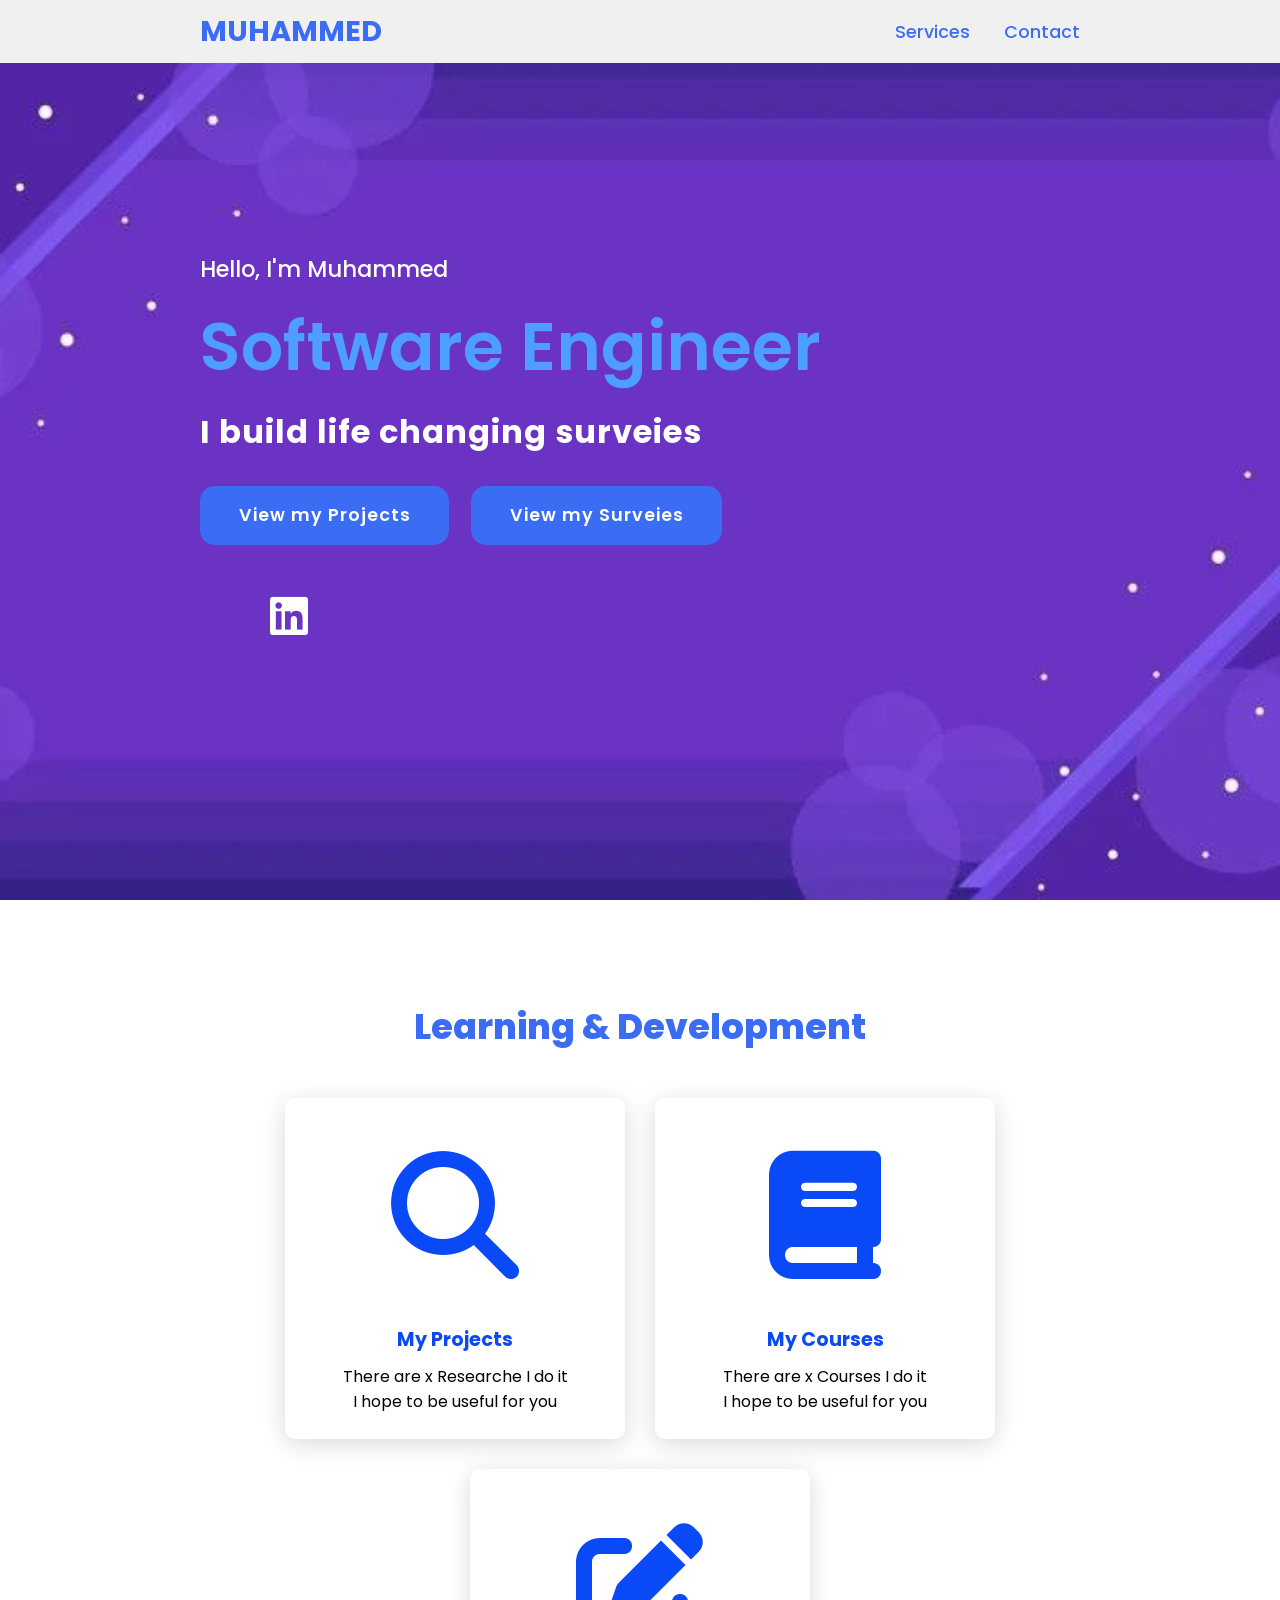
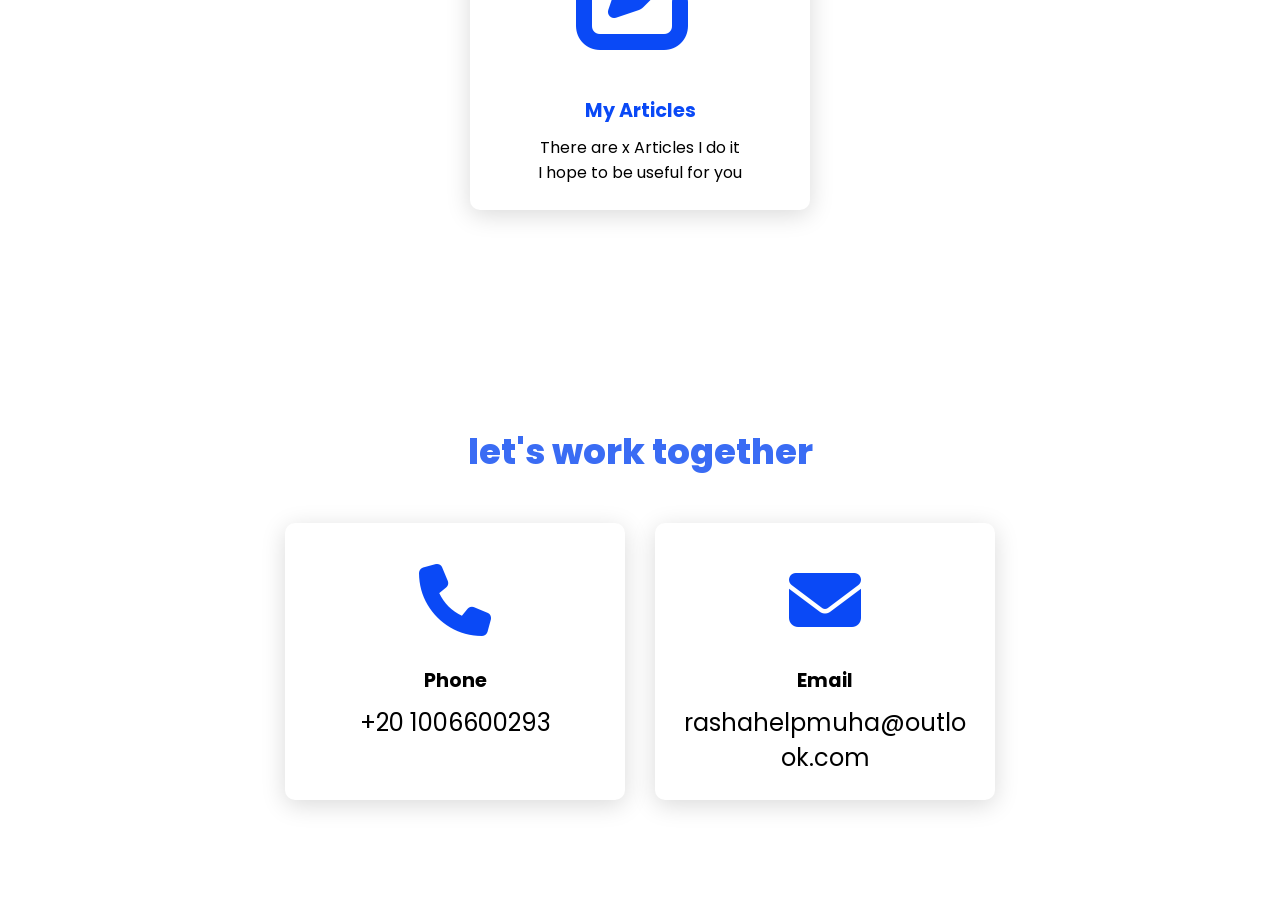
==== index.html @ fb03f62b "Add files via upload" ====
<!DOCTYPE html>
<html lang="en">
<head>
    <meta charset="UTF-8">
    <meta name="viewport" content="width=device-width, initial-scale=1.0">
    <link rel="stylesheet" href="style.css">
    <link rel="stylesheet" href="https://cdnjs.cloudflare.com/ajax/libs/font-awesome/6.4.2/css/all.min.css">
    <title>Muhammed</title>
</head>
<body>
    
    <header>
<a href="#" class="NameLogo">Muhammed</a>
<nav class="navigatio">
    <a href="#servecies" >Services</a>
    <a href="#contact" >Contact</a>
</nav>

    </header>

    <section class="main">

        <div>

           <h2>Hello, I'm Muhammed<br><span>Software Engineer</span></h2>
           <h3>I build life changing surveies </h3>
           
           <a href="https://github.com/muhammed-work" class="main-btn">View my Projects</a>
           <a href="#servecies" class="main-btn">View my Surveies</a>
           <div class="social-icons">
            <a href="https://www.linkedin.com/in/muhammed-ahmed-b9942438b"><i class="fa-brands fa-linkedin"></i></a>
           </div>

        </div>
        
    </section>
    


<section class="cards" id="servecies">

<h2 class="title">Learning & Development</h2>
<div class="content">
<div class="card">
 
<div class="icon"><i class="fa-solid fa-magnifying-glass"></i></div>
<div class="info">
<h3>My Projects</h3>
<p>There are x Researche I do it<br>I hope to be useful for you</p>
</div>

</div>
<!--end 1-->
<div class="card">
    <div class="icon"><i class="fa-solid fa-book"></i></div>
<div class="info">
<h3>My Courses</h3>
<p>There are x Courses I do it<br>I hope to be useful for you</p>
</div>

</div>
<!--end 2 -->



<div class="card">
    <div class="icon"><i class="fas fa-edit"></i></div>
<div class="info">
<h3>My Articles</h3>
<p>There are x Articles I do it<br>I hope to be useful for you</p>
</div>
</div>
<!--end 3 -->

</div>

</section>


<section class="cards contact" id="contact">
<h2 class="title">let's work together</h2>
<div class="content">
    <div class="card">
        <div class="icon"><i class="fas fa-phone"></i></div>
    <div class="info">
    <h3>Phone</h3>
    <p> +20 1006600293</p>
    </div>
    
    </div>
    <!--end 1-->
    <div class="card">
        <div class="icon"><i class="fas fa-envelope"></i></div>
    <div class="info">
    <h3>Email</h3>
    <p>rashahelpmuha@outlook.com</p>
    </div>
    
    </div>
    <!--end 2 -->
</div>

</section>




</body>



</html>
---- style.css ----
@import url('https://fonts.googleapis.com/css2?family=Poppins:ital,wght@0,100;0,200;0,300;0,400;0,500;0,600;0,700;0,800;0,900;1,100;1,200;1,300;1,400;1,500;1,600;1,700;1,800;1,900&display=swap');

*{
    font-family: 'Poppins', sans-serif;
    margin:0;
    padding: 0;
    box-sizing: border-box;
    scroll-behavior: smooth;

}


header{
    background-color:#f0f0f0 ;
    width: 100%;
    position: fixed;
    z-index: 999;
    display: flex;
    justify-content: space-between;
    align-items: center;
    padding: 10px 200px;

}

.NameLogo{
    text-decoration: none;
    color:#3a6cf4 ;
    text-transform: uppercase;
    font-weight: 700;
    font-size: 1.8em;
}

.navigatio a{
    text-decoration: none;
    color:#3a6cf4 ;
    font-weight: 500;
    font-size: 1.1em;
    padding-left: 30px;
}

.navigatio a:hover{
    color:#601cfc ;
}

section{
    padding: 100px 200px;
}

.main{
    width: 100%;
    min-height: 100vh;
    display: flex;
    align-items: center;
    background: url(pic11.png) no-repeat;
    background-size: cover;
    background-position: center;
    background-attachment: fixed;
}

.main h2{
    color: #fff;
    font-size: 1.4em;
    font-weight: 500;
}

.main h2 span{
    display: inline-block;
    margin-top: 10px;
    color: #4e9eff;
    font-size: 3em;
    font-weight: 600;
}

.main h3{
    color: #fff;
    font-size: 2em;
    font-weight: 700;
    letter-spacing: 1px;
    margin-top: 10px;
    margin-bottom: 30px;
 
}


.main-btn{
    color:#fff;
    background-color: #3a6cf4;
    text-decoration: none;
    justify-content: space-between;
    font-size: 1.1em;
    font-weight: 600;
    display: inline-block;

    padding: 0.9375em 2.1875em;
    margin-right: 1.05em;
    letter-spacing: 1px;
    border-radius: 15px;
    margin-bottom: 40px;
    transition: 0.7s ease;

}

.main-btn:hover{
    background-color:#0a49f6;
    transform: scale(1.1);
}

.social-icons a{
    color: #fff;

    font-size: 2.7em;
    padding-left: 70px;
}



.title{
    display: flex;
    justify-content: center;
    color: #3a6cf4;
    font-size: 2.2em;
    font-weight: 800;
    margin-bottom: 30px;
}

.content{
    display: flex;
    justify-content: center;
    flex-direction: row;
    flex-wrap: wrap;
}


.card{

    background-color: #fff;
    width: 21.25em;
    box-shadow: 0 5px 25px rgba(1,1,1,15%);
    border-radius: 10px;
    padding: 25px;
    margin: 15px;
    transition: 0.7s ease ;
}

.card:hover{
    transform: scale(1.1);
}

.icon {
    
    color: #0a49f6;
    font-size: 8em;
    text-align: center;
}

.info{
    text-align: center;
}

.info h3{
    color: #0a49f6;
    font-size: 1.2em;
    font-weight: 700;
    margin: 10px;
}



.contact .icon{
    font-size: 4.5em;
}

.contact .info h3{
    color: #000;
}

.contact .info p{
    font-size: 1.5em;
    word-wrap: break-word; 
    overflow-wrap: break-word;
}
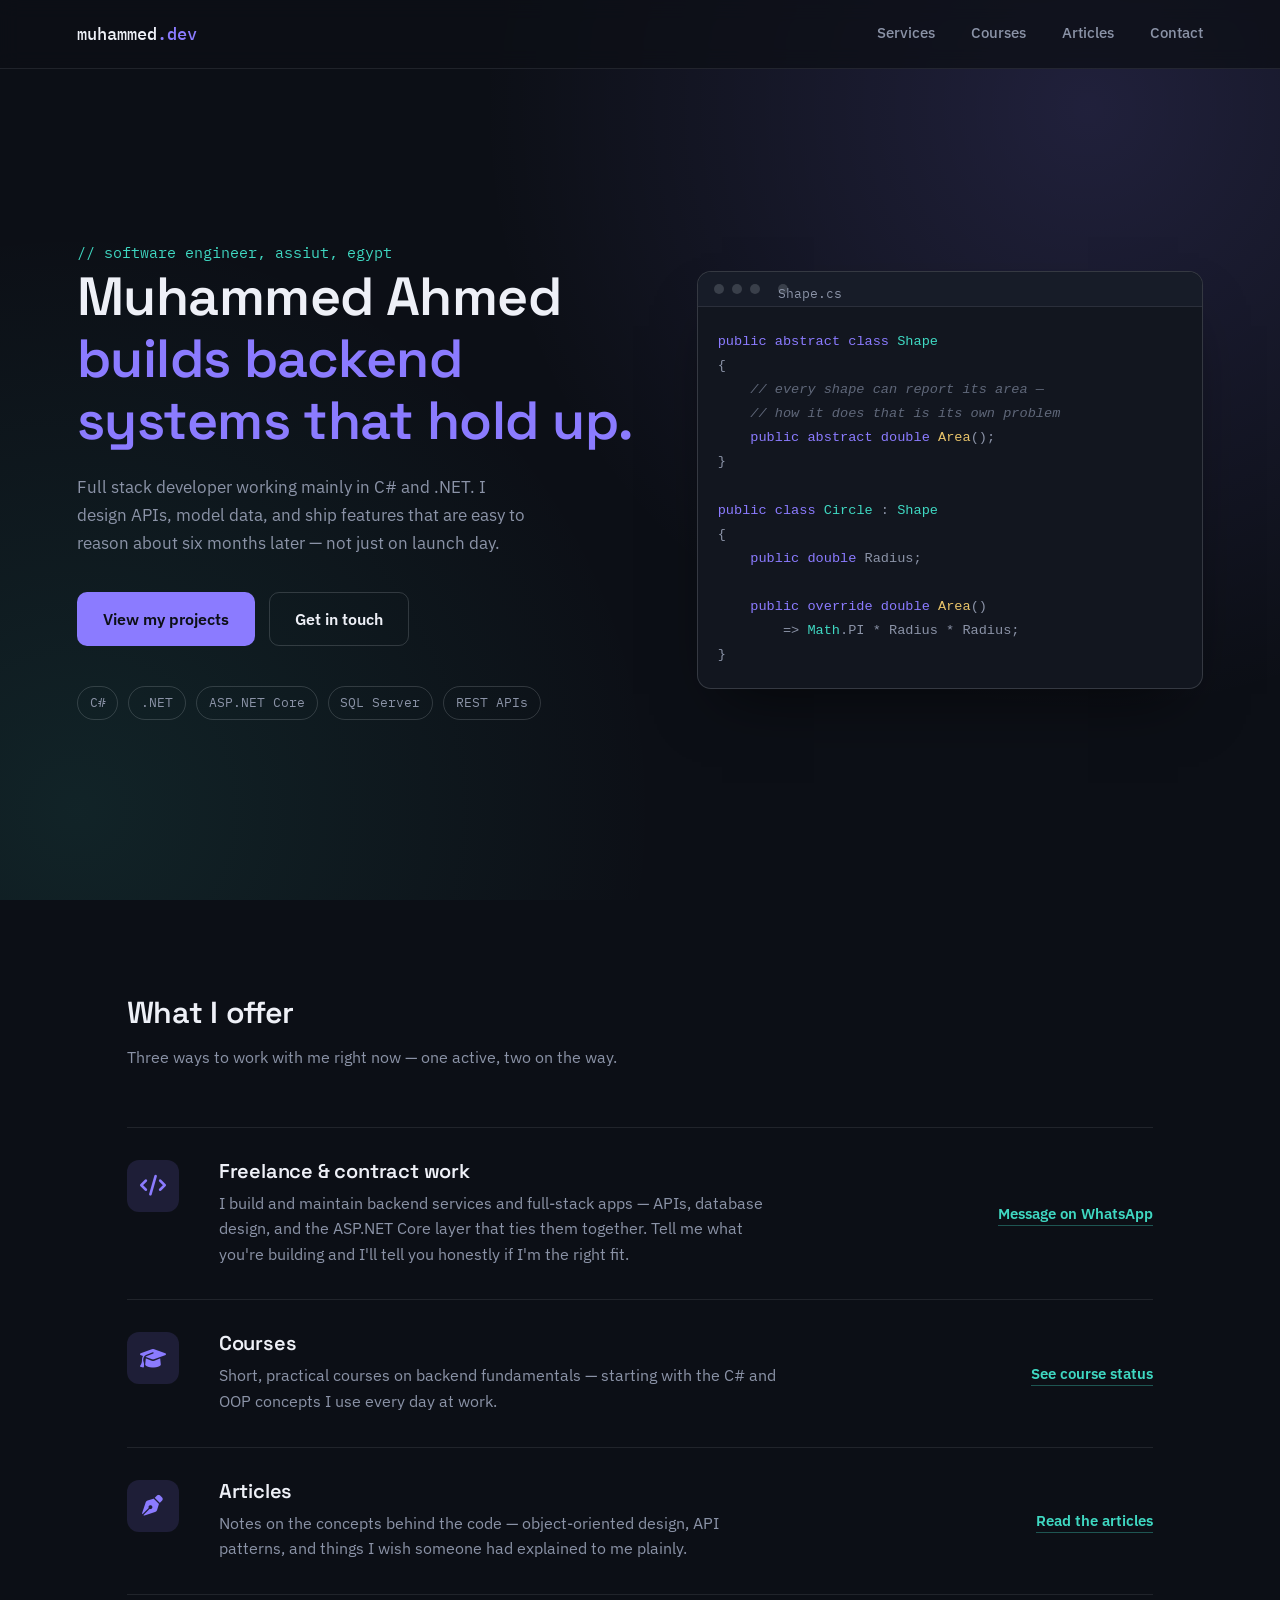
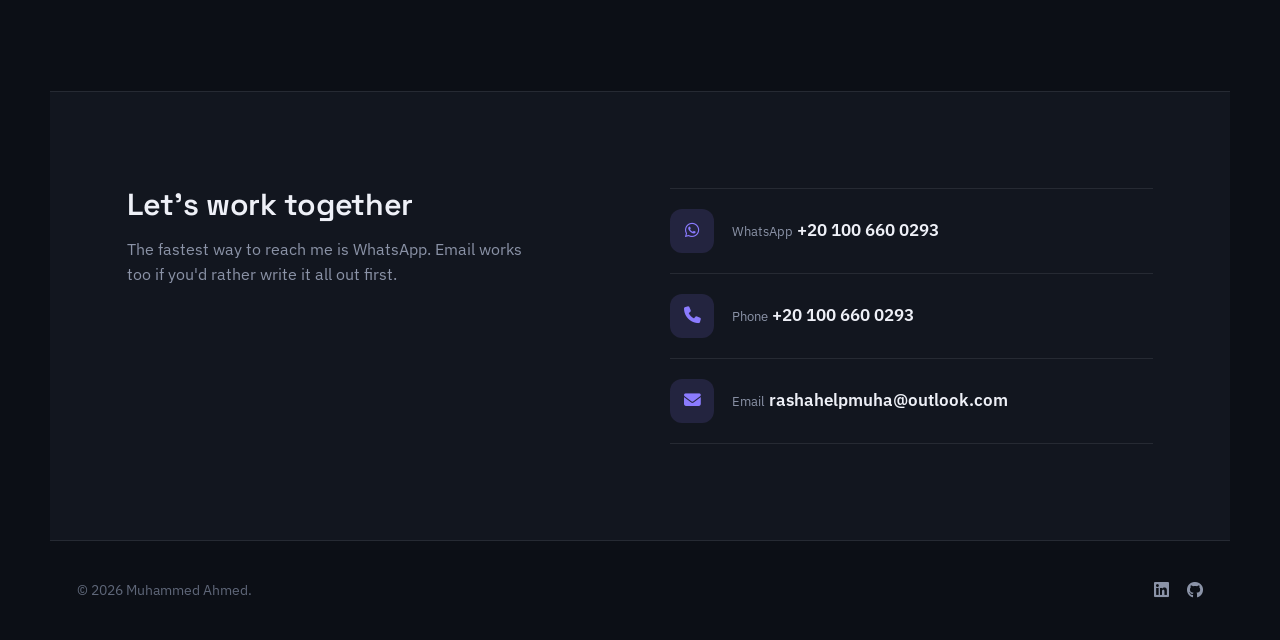
==== commit afb9a72f: "Initial commit" ====
--- a/index.html
+++ b/index.html
@@ -1,121 +1,164 @@
-<!DOCTYPE html>
-<html lang="en">
-<head>
-    <meta charset="UTF-8">
-    <meta name="viewport" content="width=device-width, initial-scale=1.0">
-    <link rel="stylesheet" href="style.css">
-    <link rel="stylesheet" href="https://cdnjs.cloudflare.com/ajax/libs/font-awesome/6.4.2/css/all.min.css">
-    <title>Muhammed</title>
-</head>
-<body>
-    
-    <header>
-<a href="#" class="NameLogo">Muhammed</a>
-<nav class="navigatio">
-    <a href="#servecies" >Services</a>
-    <a href="#contact" >Contact</a>
-</nav>
-
-    </header>
-
-    <section class="main">
-
-        <div>
-
-           <h2>Hello, I'm Muhammed<br><span>Software Engineer</span></h2>
-           <h3>I build life changing surveies </h3>
-           
-           <a href="https://github.com/muhammed-work" class="main-btn">View my Projects</a>
-           <a href="#servecies" class="main-btn">View my Surveies</a>
-           <div class="social-icons">
-            <a href="https://www.linkedin.com/in/muhammed-ahmed-b9942438b"><i class="fa-brands fa-linkedin"></i></a>
-           </div>
-
-        </div>
-        
-    </section>
-    
-
-
-<section class="cards" id="servecies">
-
-<h2 class="title">Learning & Development</h2>
-<div class="content">
-<div class="card">
- 
-<div class="icon"><i class="fa-solid fa-magnifying-glass"></i></div>
-<div class="info">
-<h3>My Projects</h3>
-<p>There are x Researche I do it<br>I hope to be useful for you</p>
-</div>
-
-</div>
-<!--end 1-->
-<div class="card">
-    <div class="icon"><i class="fa-solid fa-book"></i></div>
-<div class="info">
-<h3>My Courses</h3>
-<p>There are x Courses I do it<br>I hope to be useful for you</p>
-</div>
-
-</div>
-<!--end 2 -->
-
-
-
-<div class="card">
-    <div class="icon"><i class="fas fa-edit"></i></div>
-<div class="info">
-<h3>My Articles</h3>
-<p>There are x Articles I do it<br>I hope to be useful for you</p>
-</div>
-</div>
-<!--end 3 -->
-
-</div>
-
-</section>
-
-
-<section class="cards contact" id="contact">
-<h2 class="title">let's work together</h2>
-<div class="content">
-    <div class="card">
-        <div class="icon"><i class="fas fa-phone"></i></div>
-    <div class="info">
-    <h3>Phone</h3>
-    <p> +20 1006600293</p>
-    </div>
-    
-    </div>
-    <!--end 1-->
-    <div class="card">
-        <div class="icon"><i class="fas fa-envelope"></i></div>
-    <div class="info">
-    <h3>Email</h3>
-    <p>rashahelpmuha@outlook.com</p>
-    </div>
-    
-    </div>
-    <!--end 2 -->
-</div>
-
-</section>
-
-
-
-
-</body>
-
-
-
-</html>
-
-
-
-
-
-
-
-
-
+<!DOCTYPE html>
+<html lang="en">
+<head>
+<meta charset="UTF-8">
+<meta name="viewport" content="width=device-width, initial-scale=1.0">
+<title>Muhammed Ahmed — Software Engineer</title>
+<meta name="description" content="Muhammed Ahmed is a software engineer building backend and full-stack systems with C#, .NET, ASP.NET Core and SQL Server.">
+<link rel="stylesheet" href="style.css">
+<link rel="stylesheet" href="https://cdnjs.cloudflare.com/ajax/libs/font-awesome/6.4.2/css/all.min.css">
+</head>
+<body>
+
+<header>
+  <a href="index.html" class="brand">muhammed<span>.dev</span></a>
+  <nav>
+    <a href="index.html#services">Services</a>
+    <a href="courses.html">Courses</a>
+    <a href="articles.html">Articles</a>
+    <a href="index.html#contact">Contact</a>
+  </nav>
+</header>
+
+<section class="hero">
+  <div class="hero-grid">
+    <div>
+      <span class="hero-kicker">// software engineer, assiut, egypt</span>
+      <h1>Muhammed Ahmed<em>builds backend systems that hold up.</em></h1>
+      <p class="lede">
+        Full stack developer working mainly in C# and .NET. I design APIs,
+        model data, and ship features that are easy to reason about six
+        months later — not just on launch day.
+      </p>
+      <div class="hero-actions">
+        <a href="https://github.com/muhammed-work" class="btn btn-primary">View my projects</a>
+        <a href="index.html#contact" class="btn btn-ghost">Get in touch</a>
+      </div>
+      <div class="stack-tags">
+        <span>C#</span>
+        <span>.NET</span>
+        <span>ASP.NET Core</span>
+        <span>SQL Server</span>
+        <span>REST APIs</span>
+      </div>
+    </div>
+
+    <div class="terminal">
+      <div class="terminal-bar">
+        <span></span><span></span><span></span>
+        <span class="file">Shape.cs</span>
+      </div>
+      <pre><code><span class="tok-kw">public</span> <span class="tok-kw">abstract</span> <span class="tok-kw">class</span> <span class="tok-type">Shape</span>
+{
+    <span class="tok-com">// every shape can report its area —</span>
+    <span class="tok-com">// how it does that is its own problem</span>
+    <span class="tok-kw">public</span> <span class="tok-kw">abstract</span> <span class="tok-kw">double</span> <span class="tok-fn">Area</span>();
+}
+
+<span class="tok-kw">public</span> <span class="tok-kw">class</span> <span class="tok-type">Circle</span> : <span class="tok-type">Shape</span>
+{
+    <span class="tok-kw">public</span> <span class="tok-kw">double</span> Radius;
+
+    <span class="tok-kw">public</span> <span class="tok-kw">override</span> <span class="tok-kw">double</span> <span class="tok-fn">Area</span>()
+        => <span class="tok-type">Math</span>.PI * Radius * Radius;
+}</code></pre>
+    </div>
+  </div>
+</section>
+
+<section class="section offers" id="services">
+  <div class="section-head">
+    <h2>What I offer</h2>
+    <p>Three ways to work with me right now — one active, two on the way.</p>
+  </div>
+
+  <div class="offer-row">
+    <div class="offer-icon"><i class="fa-solid fa-code"></i></div>
+    <div class="offer-body">
+      <h3>Freelance & contract work</h3>
+      <p>
+        I build and maintain backend services and full-stack apps —
+        APIs, database design, and the ASP.NET Core layer that ties them
+        together. Tell me what you're building and I'll tell you honestly
+        if I'm the right fit.
+      </p>
+    </div>
+    <div class="offer-cta">
+      <a href="https://wa.me/201006600293?text=Hi%20Muhammed%2C%20I%20found%20your%20portfolio%20and%20I%27d%20like%20to%20talk%20about%20a%20project." class="text-link">Message on WhatsApp</a>
+    </div>
+  </div>
+
+  <div class="offer-row">
+    <div class="offer-icon"><i class="fa-solid fa-graduation-cap"></i></div>
+    <div class="offer-body">
+      <h3>Courses</h3>
+      <p>
+        Short, practical courses on backend fundamentals — starting with
+        the C# and OOP concepts I use every day at work.
+      </p>
+    </div>
+    <div class="offer-cta">
+      <a href="courses.html" class="text-link">See course status</a>
+    </div>
+  </div>
+
+  <div class="offer-row">
+    <div class="offer-icon"><i class="fa-solid fa-pen-nib"></i></div>
+    <div class="offer-body">
+      <h3>Articles</h3>
+      <p>
+        Notes on the concepts behind the code — object-oriented design,
+        API patterns, and things I wish someone had explained to me plainly.
+      </p>
+    </div>
+    <div class="offer-cta">
+      <a href="articles.html" class="text-link">Read the articles</a>
+    </div>
+  </div>
+</section>
+
+<section class="section contact-section" id="contact">
+  <div class="contact-grid">
+    <div class="contact-intro">
+      <h2>Let's work together</h2>
+      <p>
+        The fastest way to reach me is WhatsApp. Email works too if you'd
+        rather write it all out first.
+      </p>
+    </div>
+    <div class="contact-list">
+      <a class="contact-item" href="https://wa.me/201006600293" target="_blank" rel="noopener">
+        <span class="offer-icon"><i class="fa-brands fa-whatsapp"></i></span>
+        <span>
+          <span class="label">WhatsApp</span>
+          <span class="value">+20 100 660 0293</span>
+        </span>
+      </a>
+      <a class="contact-item" href="tel:+201006600293">
+        <span class="offer-icon"><i class="fa-solid fa-phone"></i></span>
+        <span>
+          <span class="label">Phone</span>
+          <span class="value">+20 100 660 0293</span>
+        </span>
+      </a>
+      <a class="contact-item" href="mailto:rashahelpmuha@outlook.com">
+        <span class="offer-icon"><i class="fa-solid fa-envelope"></i></span>
+        <span>
+          <span class="label">Email</span>
+          <span class="value">rashahelpmuha@outlook.com</span>
+        </span>
+      </a>
+    </div>
+  </div>
+</section>
+
+<footer>
+  <span>© 2026 Muhammed Ahmed.</span>
+  <div class="socials">
+    <a href="https://www.linkedin.com/in/muhammed-ahmed-b9942438b" aria-label="LinkedIn"><i class="fa-brands fa-linkedin"></i></a>
+    <a href="https://github.com/muhammed-work" aria-label="GitHub"><i class="fa-brands fa-github"></i></a>
+  </div>
+</footer>
+
+</body>
+</html>
--- a/style.css
+++ b/style.css
@@ -1,182 +1,458 @@
-@import url('https://fonts.googleapis.com/css2?family=Poppins:ital,wght@0,100;0,200;0,300;0,400;0,500;0,600;0,700;0,800;0,900;1,100;1,200;1,300;1,400;1,500;1,600;1,700;1,800;1,900&display=swap');
-
-*{
-    font-family: 'Poppins', sans-serif;
-    margin:0;
-    padding: 0;
-    box-sizing: border-box;
-    scroll-behavior: smooth;
-
-}
-
-
-header{
-    background-color:#f0f0f0 ;
-    width: 100%;
-    position: fixed;
-    z-index: 999;
-    display: flex;
-    justify-content: space-between;
-    align-items: center;
-    padding: 10px 200px;
-
-}
-
-.NameLogo{
-    text-decoration: none;
-    color:#3a6cf4 ;
-    text-transform: uppercase;
-    font-weight: 700;
-    font-size: 1.8em;
-}
-
-.navigatio a{
-    text-decoration: none;
-    color:#3a6cf4 ;
-    font-weight: 500;
-    font-size: 1.1em;
-    padding-left: 30px;
-}
-
-.navigatio a:hover{
-    color:#601cfc ;
-}
-
-section{
-    padding: 100px 200px;
-}
-
-.main{
-    width: 100%;
-    min-height: 100vh;
-    display: flex;
-    align-items: center;
-    background: url(pic11.png) no-repeat;
-    background-size: cover;
-    background-position: center;
-    background-attachment: fixed;
-}
-
-.main h2{
-    color: #fff;
-    font-size: 1.4em;
-    font-weight: 500;
-}
-
-.main h2 span{
-    display: inline-block;
-    margin-top: 10px;
-    color: #4e9eff;
-    font-size: 3em;
-    font-weight: 600;
-}
-
-.main h3{
-    color: #fff;
-    font-size: 2em;
-    font-weight: 700;
-    letter-spacing: 1px;
-    margin-top: 10px;
-    margin-bottom: 30px;
- 
-}
-
-
-.main-btn{
-    color:#fff;
-    background-color: #3a6cf4;
-    text-decoration: none;
-    justify-content: space-between;
-    font-size: 1.1em;
-    font-weight: 600;
-    display: inline-block;
-
-    padding: 0.9375em 2.1875em;
-    margin-right: 1.05em;
-    letter-spacing: 1px;
-    border-radius: 15px;
-    margin-bottom: 40px;
-    transition: 0.7s ease;
-
-}
-
-.main-btn:hover{
-    background-color:#0a49f6;
-    transform: scale(1.1);
-}
-
-.social-icons a{
-    color: #fff;
-
-    font-size: 2.7em;
-    padding-left: 70px;
-}
-
-
-
-.title{
-    display: flex;
-    justify-content: center;
-    color: #3a6cf4;
-    font-size: 2.2em;
-    font-weight: 800;
-    margin-bottom: 30px;
-}
-
-.content{
-    display: flex;
-    justify-content: center;
-    flex-direction: row;
-    flex-wrap: wrap;
-}
-
-
-.card{
-
-    background-color: #fff;
-    width: 21.25em;
-    box-shadow: 0 5px 25px rgba(1,1,1,15%);
-    border-radius: 10px;
-    padding: 25px;
-    margin: 15px;
-    transition: 0.7s ease ;
-}
-
-.card:hover{
-    transform: scale(1.1);
-}
-
-.icon {
-    
-    color: #0a49f6;
-    font-size: 8em;
-    text-align: center;
-}
-
-.info{
-    text-align: center;
-}
-
-.info h3{
-    color: #0a49f6;
-    font-size: 1.2em;
-    font-weight: 700;
-    margin: 10px;
-}
-
-
-
-.contact .icon{
-    font-size: 4.5em;
-}
-
-.contact .info h3{
-    color: #000;
-}
-
-.contact .info p{
-    font-size: 1.5em;
-    word-wrap: break-word; 
-    overflow-wrap: break-word;
-}
-
+@import url('https://fonts.googleapis.com/css2?family=IBM+Plex+Mono:wght@400;500;600&family=IBM+Plex+Sans:wght@400;500;600;700&family=Space+Grotesk:wght@500;600;700&display=swap');
+
+/* ---------- Tokens ---------- */
+:root{
+  --ink:#0c0f16;
+  --panel:#12161f;
+  --panel-2:#171c28;
+  --line: rgba(237,239,247,0.09);
+  --line-strong: rgba(237,239,247,0.16);
+  --violet:#8b7bff;
+  --violet-dim: rgba(139,123,255,0.14);
+  --teal:#3fd8c2;
+  --text:#eef0f7;
+  --muted:#8b93a7;
+  --muted-2:#5f6779;
+
+  --mono: 'IBM Plex Mono', ui-monospace, monospace;
+  --sans: 'IBM Plex Sans', -apple-system, sans-serif;
+  --display: 'Space Grotesk', -apple-system, sans-serif;
+
+  --gutter: clamp(24px, 6vw, 120px);
+  --radius: 14px;
+}
+
+*{ margin:0; padding:0; box-sizing:border-box; }
+
+html{ scroll-behavior:smooth; }
+
+body{
+  background:var(--ink);
+  color:var(--text);
+  font-family:var(--sans);
+  font-size:16px;
+  line-height:1.6;
+  -webkit-font-smoothing:antialiased;
+}
+
+a{ color:inherit; }
+img{ max-width:100%; display:block; }
+
+a:focus-visible,
+button:focus-visible{
+  outline:2px solid var(--teal);
+  outline-offset:3px;
+}
+
+@media (prefers-reduced-motion: reduce){
+  *{ animation-duration:0.01ms !important; transition-duration:0.01ms !important; }
+}
+
+h1,h2,h3{
+  font-family:var(--display);
+  font-weight:600;
+  letter-spacing:-0.01em;
+  line-height:1.15;
+}
+
+.section{
+  padding: 96px var(--gutter);
+  max-width:1180px;
+  margin:0 auto;
+}
+
+.eyebrow{
+  font-family:var(--mono);
+  font-size:0.85em;
+  color:var(--teal);
+  margin-bottom:14px;
+  display:block;
+}
+
+/* ---------- Header ---------- */
+header{
+  position:fixed;
+  top:0; left:0; right:0;
+  z-index:999;
+  display:flex;
+  justify-content:space-between;
+  align-items:center;
+  padding:20px var(--gutter);
+  background:rgba(12,15,22,0.75);
+  backdrop-filter:blur(10px);
+  border-bottom:1px solid var(--line);
+}
+
+.brand{
+  text-decoration:none;
+  color:var(--text);
+  font-family:var(--mono);
+  font-size:1.05em;
+  font-weight:500;
+}
+.brand span{ color:var(--violet); }
+
+nav{ display:flex; align-items:center; gap:36px; }
+
+nav a{
+  text-decoration:none;
+  color:var(--muted);
+  font-size:0.95em;
+  font-weight:500;
+  position:relative;
+  padding-bottom:4px;
+  transition:color .25s ease;
+}
+nav a::after{
+  content:"";
+  position:absolute;
+  left:0; bottom:0;
+  width:0; height:1px;
+  background:var(--violet);
+  transition:width .25s ease;
+}
+nav a:hover{ color:var(--text); }
+nav a:hover::after{ width:100%; }
+
+.nav-toggle{ display:none; }
+
+/* ---------- Buttons & links ---------- */
+.btn{
+  display:inline-flex;
+  align-items:center;
+  gap:10px;
+  font-family:var(--sans);
+  font-size:0.98em;
+  font-weight:600;
+  text-decoration:none;
+  padding:0.85em 1.6em;
+  border-radius:10px;
+  border:1px solid transparent;
+  transition:background .2s ease, border-color .2s ease, transform .2s ease;
+}
+.btn-primary{
+  background:var(--violet);
+  color:#0c0f16;
+}
+.btn-primary:hover{ background:#a397ff; }
+
+.btn-ghost{
+  border-color:var(--line-strong);
+  color:var(--text);
+}
+.btn-ghost:hover{ border-color:var(--teal); color:var(--teal); }
+
+.text-link{
+  text-decoration:none;
+  color:var(--teal);
+  font-weight:600;
+  font-size:0.95em;
+  border-bottom:1px solid rgba(63,216,194,0.35);
+  padding-bottom:2px;
+  transition:border-color .2s ease;
+}
+.text-link:hover{ border-color:var(--teal); }
+
+/* ---------- Hero ---------- */
+.hero{
+  min-height:100vh;
+  display:flex;
+  align-items:center;
+  padding:150px var(--gutter) 90px;
+  background:
+    radial-gradient(circle at 85% 12%, rgba(139,123,255,0.16), transparent 45%),
+    radial-gradient(circle at 6% 90%, rgba(63,216,194,0.10), transparent 40%),
+    var(--ink);
+}
+
+.hero-grid{
+  width:100%;
+  max-width:1180px;
+  margin:0 auto;
+  display:grid;
+  grid-template-columns:1.05fr 0.95fr;
+  gap:60px;
+  align-items:center;
+}
+
+.hero-kicker{
+  font-family:var(--mono);
+  color:var(--teal);
+  font-size:0.95em;
+  margin-bottom:18px;
+}
+
+.hero h1{
+  font-size:clamp(2.2em, 4.2vw, 3.4em);
+  color:var(--text);
+}
+.hero h1 em{
+  font-style:normal;
+  color:var(--violet);
+  display:block;
+}
+
+.hero p.lede{
+  margin-top:22px;
+  max-width:46ch;
+  color:var(--muted);
+  font-size:1.08em;
+}
+
+.hero-actions{
+  margin-top:36px;
+  display:flex;
+  flex-wrap:wrap;
+  gap:14px;
+}
+
+.stack-tags{
+  margin-top:40px;
+  display:flex;
+  flex-wrap:wrap;
+  gap:10px;
+}
+.stack-tags span{
+  font-family:var(--mono);
+  font-size:0.82em;
+  color:var(--muted);
+  border:1px solid var(--line-strong);
+  border-radius:100px;
+  padding:0.4em 0.9em;
+}
+
+/* ---------- Terminal card ---------- */
+.terminal{
+  background:var(--panel);
+  border:1px solid var(--line-strong);
+  border-radius:var(--radius);
+  box-shadow:0 30px 60px -25px rgba(0,0,0,0.6);
+  overflow:hidden;
+}
+.terminal-bar{
+  display:flex;
+  align-items:center;
+  gap:8px;
+  padding:12px 16px;
+  border-bottom:1px solid var(--line);
+  background:var(--panel-2);
+}
+.terminal-bar span{
+  width:10px; height:10px; border-radius:50%;
+  background:var(--line-strong);
+}
+.terminal-bar .file{
+  margin-left:10px;
+  font-family:var(--mono);
+  font-size:0.8em;
+  color:var(--muted);
+}
+.terminal pre{
+  padding:22px 20px;
+  font-family:var(--mono);
+  font-size:0.85em;
+  line-height:1.7;
+  overflow-x:auto;
+  color:var(--muted);
+}
+.tok-kw{ color:var(--violet); }
+.tok-type{ color:var(--teal); }
+.tok-fn{ color:#e9c46a; }
+.tok-com{ color:var(--muted-2); font-style:italic; }
+
+/* ---------- Offer rows (home: services / courses / articles) ---------- */
+.offers{ background:var(--ink); }
+.offers .section-head{
+  max-width:56ch;
+  margin-bottom:56px;
+}
+.offers .section-head h2{ font-size:1.9em; }
+.offers .section-head p{ color:var(--muted); margin-top:14px; }
+
+.offer-row{
+  display:grid;
+  grid-template-columns:64px 1fr auto;
+  gap:28px;
+  align-items:start;
+  padding:32px 0;
+  border-top:1px solid var(--line);
+  transition:padding-left .25s ease;
+}
+.offer-row:last-child{ border-bottom:1px solid var(--line); }
+.offer-row:hover{ padding-left:10px; }
+
+.offer-icon{
+  width:52px; height:52px;
+  border-radius:12px;
+  display:flex; align-items:center; justify-content:center;
+  background:var(--violet-dim);
+  color:var(--violet);
+  font-size:1.3em;
+}
+.offer-body h3{ font-size:1.25em; color:var(--text); }
+.offer-body p{ color:var(--muted); margin-top:8px; max-width:56ch; }
+.offer-cta{ align-self:center; white-space:nowrap; }
+
+/* ---------- Contact ---------- */
+.contact-section{
+  background:var(--panel);
+  border-top:1px solid var(--line);
+  border-bottom:1px solid var(--line);
+}
+.contact-grid{
+  display:grid;
+  grid-template-columns:1fr 1fr;
+  gap:60px;
+  align-items:start;
+}
+.contact-grid h2{ font-size:1.9em; }
+.contact-grid > .contact-intro p{ color:var(--muted); margin-top:14px; max-width:42ch; }
+
+.contact-list{ display:flex; flex-direction:column; gap:0; }
+.contact-item{
+  display:flex;
+  align-items:center;
+  gap:18px;
+  padding:20px 0;
+  border-top:1px solid var(--line);
+  text-decoration:none;
+  color:var(--text);
+}
+.contact-item:last-child{ border-bottom:1px solid var(--line); }
+.contact-item .offer-icon{ width:44px; height:44px; font-size:1.05em; flex-shrink:0; }
+.contact-item .label{ font-size:0.82em; color:var(--muted); }
+.contact-item .value{ font-size:1.05em; font-weight:600; margin-top:2px; }
+
+/* ---------- Footer ---------- */
+footer{
+  padding:36px var(--gutter);
+  display:flex;
+  justify-content:space-between;
+  align-items:center;
+  flex-wrap:wrap;
+  gap:16px;
+  color:var(--muted-2);
+  font-size:0.88em;
+}
+footer .socials{ display:flex; gap:18px; }
+footer .socials a{ color:var(--muted); font-size:1.2em; transition:color .2s ease; }
+footer .socials a:hover{ color:var(--teal); }
+
+/* ---------- Sub-page header ---------- */
+.page-hero{
+  padding:150px var(--gutter) 70px;
+  border-bottom:1px solid var(--line);
+  background:
+    radial-gradient(circle at 90% 0%, rgba(139,123,255,0.12), transparent 45%),
+    var(--ink);
+}
+.page-hero-inner{ max-width:1180px; margin:0 auto; }
+.page-hero h1{ font-size:clamp(1.9em,3.4vw,2.6em); }
+.page-hero p{ color:var(--muted); margin-top:14px; max-width:52ch; font-size:1.05em; }
+.back-link{
+  display:inline-flex; align-items:center; gap:8px;
+  font-family:var(--mono); font-size:0.85em; color:var(--muted);
+  text-decoration:none; margin-bottom:26px;
+}
+.back-link:hover{ color:var(--teal); }
+
+/* ---------- Articles list ---------- */
+.article-list{
+  max-width:1180px;
+  margin:0 auto;
+  padding: 20px var(--gutter) 100px;
+}
+.article-row{
+  display:grid;
+  grid-template-columns:160px 1fr;
+  gap:36px;
+  padding:36px 0;
+  border-top:1px solid var(--line);
+}
+.article-list .article-row:last-of-type{ border-bottom:1px solid var(--line); }
+.article-meta{ font-family:var(--mono); font-size:0.82em; color:var(--muted); }
+.article-meta .tag{ display:block; color:var(--teal); margin-top:8px; }
+.article-row h3{ font-size:1.35em; }
+.article-row h3 a{ text-decoration:none; color:var(--text); }
+.article-row h3 a:hover{ color:var(--violet); }
+.article-row p{ color:var(--muted); margin-top:10px; max-width:60ch; }
+.article-row .text-link{ display:inline-block; margin-top:14px; }
+
+.empty-note{
+  margin-top:40px;
+  color:var(--muted-2);
+  font-family:var(--mono);
+  font-size:0.9em;
+}
+
+/* ---------- Single article ---------- */
+.article{
+  max-width:720px;
+  margin:0 auto;
+  padding:70px var(--gutter) 110px;
+}
+.article-head .article-meta{ margin-bottom:18px; }
+.article-head h1{ font-size:clamp(1.8em,3.6vw,2.5em); }
+.article-body{ margin-top:44px; }
+.article-body h2{
+  font-size:1.35em;
+  margin-top:48px;
+  margin-bottom:16px;
+  color:var(--text);
+}
+.article-body p{ color:#c7cbdb; margin-bottom:18px; font-size:1.03em; }
+.article-body p + p{ margin-top:0; }
+.article-body strong{ color:var(--text); }
+.article-body ul{ margin:0 0 20px 1.2em; color:#c7cbdb; }
+.article-body li{ margin-bottom:8px; }
+
+.callout{
+  border-left:2px solid var(--teal);
+  background:var(--panel);
+  padding:20px 24px;
+  border-radius:0 10px 10px 0;
+  margin:32px 0;
+}
+.callout p{ color:var(--text); margin:0; font-size:0.98em; }
+.callout .label{ font-family:var(--mono); color:var(--teal); font-size:0.8em; display:block; margin-bottom:8px; }
+
+.article-body .terminal{ margin:32px 0; }
+
+/* ---------- Empty state (courses) ---------- */
+.empty-state{
+  max-width:1180px;
+  margin:0 auto;
+  padding: 30px var(--gutter) 120px;
+}
+.empty-panel{
+  background:var(--panel);
+  border:1px solid var(--line);
+  border-radius:var(--radius);
+  padding:64px var(--gutter);
+  text-align:left;
+  max-width:640px;
+}
+.empty-panel .offer-icon{ margin-bottom:24px; }
+.empty-panel h2{ font-size:1.6em; }
+.empty-panel p{ color:var(--muted); margin-top:14px; max-width:48ch; }
+.empty-actions{ display:flex; gap:14px; margin-top:30px; flex-wrap:wrap; }
+
+/* ---------- Responsive ---------- */
+@media (max-width: 860px){
+  .hero-grid{ grid-template-columns:1fr; }
+  .hero{ padding-top:130px; }
+  .contact-grid{ grid-template-columns:1fr; }
+  .article-row{ grid-template-columns:1fr; gap:10px; }
+  nav{ gap:22px; }
+}
+
+@media (max-width: 560px){
+  header{ padding:14px 20px; flex-wrap:wrap; row-gap:10px; justify-content:center; }
+  nav{ gap:14px; width:100%; justify-content:center; }
+  nav a{ font-size:0.85em; }
+  .section, .hero, .page-hero, .article, .empty-state, .article-list{ padding-left:20px; padding-right:20px; }
+  .hero{ padding-top:150px; }
+  .page-hero{ padding-top:150px; }
+  .offer-row{ grid-template-columns:48px 1fr; }
+  .offer-cta{ grid-column:2; margin-top:8px; }
+}
